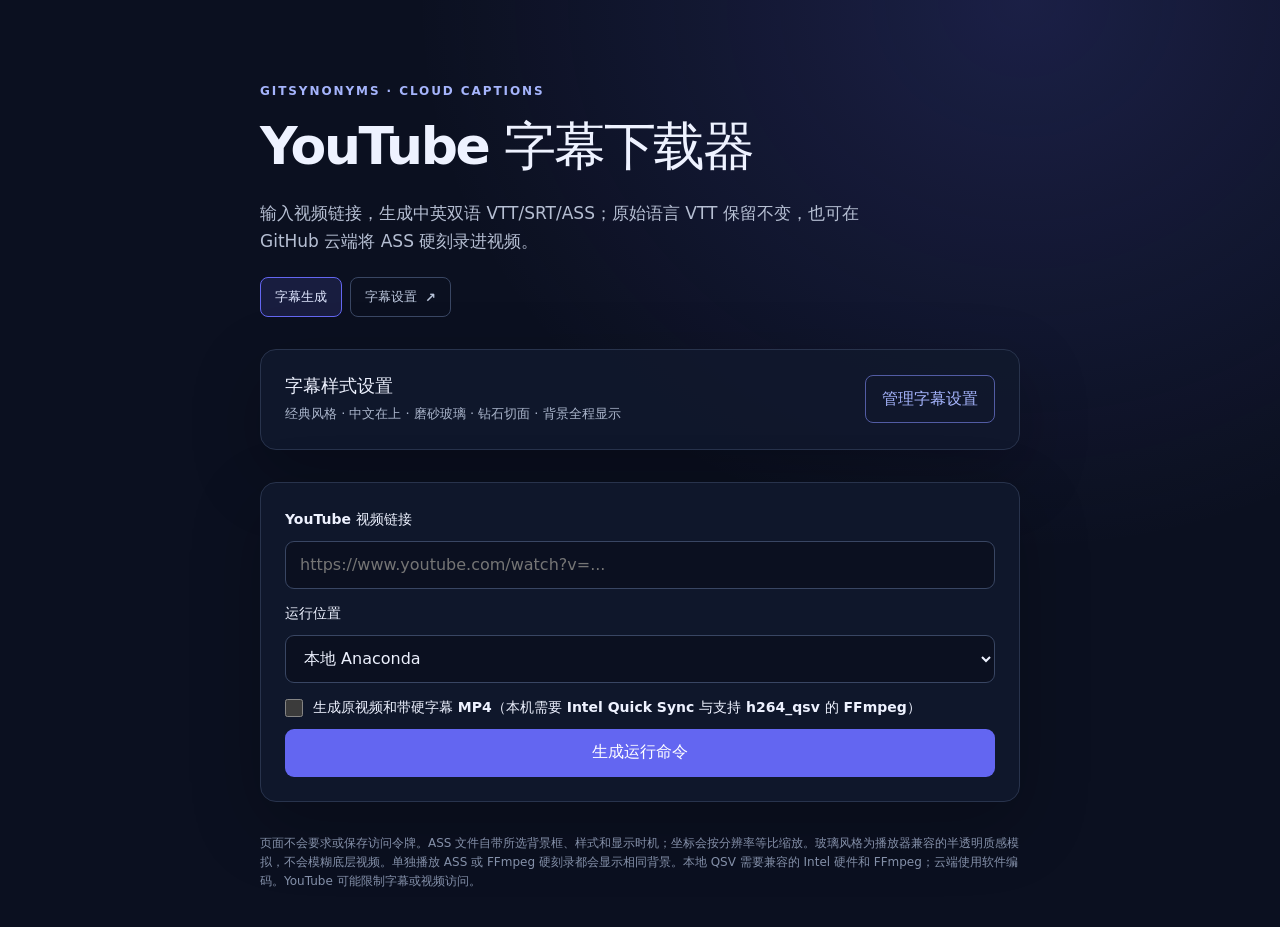
==== site/index.html @ 8ea49572 "Default subtitle runs to local Anaconda Co-authored-by: Copilot App <223556219+Copilot@users.noreply" ====
<!doctype html>
<html lang="zh-CN">
  <head>
    <meta charset="utf-8">
    <meta name="viewport" content="width=device-width, initial-scale=1">
    <meta name="theme-color" content="#0b1020">
    <title>YouTube 字幕下载器</title>
    <link rel="stylesheet" href="styles.css?v=caption-preview-v5">
  </head>
  <body>
    <main class="shell">
      <header>
        <p class="eyebrow">GITSYNONYMS · CLOUD CAPTIONS</p>
        <h1>YouTube 字幕下载器</h1>
        <p class="intro">输入视频链接，生成中英双语 VTT/SRT/ASS；原始语言 VTT 保留不变，也可在 GitHub 云端将 ASS 硬刻录进视频。</p>
        <nav class="page-nav" aria-label="主导航">
          <a class="active" href="./">字幕生成</a>
          <a href="settings.html">字幕设置 <span aria-hidden="true">↗</span></a>
        </nav>
      </header>

      <section class="settings-summary panel" aria-labelledby="settings-summary-title">
        <div>
          <h2 id="settings-summary-title">字幕样式设置</h2>
          <p id="caption-settings-summary" class="hint">从字幕设置页读取当前样式。</p>
        </div>
        <a class="secondary-button" href="settings.html">管理字幕设置</a>
      </section>

      <form id="download-form" class="panel">
        <label for="video-url">YouTube 视频链接</label>
        <input id="video-url" name="url" type="url" placeholder="https://www.youtube.com/watch?v=..." required>

        <label for="run-location">运行位置</label>
        <select id="run-location" name="run-location">
          <option value="runner">GitHub 云端 runner</option>
          <option value="local" selected>本地 Anaconda</option>
        </select>

        <label id="burn-in-label" class="check-row" for="burn-in">
          <input id="burn-in" name="burn-in" type="checkbox">
          <span>生成硬字幕 MP4（将下载视频并重新编码）</span>
        </label>

        <button id="submit-button" type="submit">生成运行命令</button>
      </form>

      <section id="status" class="status" aria-live="polite" hidden></section>
      <section id="run-instructions" class="instructions" hidden>
        <h2 id="instructions-title"></h2>
        <p id="instructions-copy" class="hint"></p>
        <pre id="run-command" class="command"></pre>
        <div class="actions">
          <button id="copy-command" type="button">复制命令</button>
          <a id="workflow-link" class="secondary-button" target="_blank" rel="noreferrer" hidden>打开 Actions</a>
        </div>
      </section>

      <footer>
        页面不会要求或保存访问令牌。ASS 文件自带所选背景框、样式和显示时机；坐标会按分辨率等比缩放。玻璃风格为播放器兼容的半透明质感模拟，不会模糊底层视频。单独播放 ASS 或 FFmpeg 硬刻录都会显示相同背景。本地 QSV 需要兼容的 Intel 硬件和 FFmpeg；云端使用软件编码。YouTube 可能限制字幕或视频访问。
      </footer>
    </main>
    <script src="caption-settings.js?v=caption-settings-single-source-v3"></script>
    <script src="app.js?v=local-anaconda-default-v1"></script>
  </body>
</html>
---- site/styles.css ----
:root {
  color-scheme: dark;
  font-family: Inter, ui-sans-serif, system-ui, -apple-system, BlinkMacSystemFont, "Segoe UI", sans-serif;
  background: #0b1020;
  color: #eef2ff;
  font-synthesis: none;
  text-rendering: optimizeLegibility;
}

* {
  box-sizing: border-box;
}

body {
  min-width: 320px;
  min-height: 100vh;
  margin: 0;
  background:
    radial-gradient(ellipse at 80% 0, rgb(99 102 241 / 18%), transparent 38rem),
    #0b1020;
}

.shell {
  width: min(100% - 32px, 760px);
  margin: 0 auto;
  padding: 72px 0 36px;
}

.eyebrow {
  color: #a5b4fc;
  font-size: 12px;
  font-weight: 750;
  letter-spacing: .16em;
}

h1 {
  margin: 14px 0;
  font-size: clamp(32px, 7vw, 52px);
  letter-spacing: -.045em;
}

.intro {
  max-width: 600px;
  color: #b6bfd3;
  font-size: 17px;
  line-height: 1.65;
}

.page-nav {
  display: flex;
  gap: 8px;
  margin-top: 22px;
}

.page-nav a {
  display: inline-flex;
  min-height: 40px;
  align-items: center;
  gap: 8px;
  padding: 0 14px;
  border: 1px solid #394663;
  border-radius: 8px;
  color: #bac5db;
  font-size: 13px;
  font-weight: 650;
  text-decoration: none;
}

.page-nav a:hover,
.page-nav a.active {
  border-color: #6366f1;
  background: rgb(99 102 241 / 15%);
  color: #e0e7ff;
}

.panel {
  display: grid;
  gap: 12px;
  margin-top: 32px;
  padding: 24px;
  border: 1px solid #28334c;
  border-radius: 16px;
  background: rgb(17 25 45 / 88%);
  box-shadow: 0 24px 70px rgb(0 0 0 / 24%);
}

.settings-summary {
  display: flex;
  align-items: center;
  justify-content: space-between;
  gap: 16px;
}

.settings-summary h2 {
  margin: 0;
  font-size: 18px;
}

.settings-summary .hint {
  margin: 6px 0 0;
}

label {
  margin-top: 4px;
  font-size: 14px;
  font-weight: 650;
}

input,
select {
  width: 100%;
  min-height: 48px;
  padding: 12px 14px;
  border: 1px solid #394663;
  border-radius: 9px;
  background: #0b1020;
  color: #eef2ff;
  font: inherit;
}

input:focus-visible,
button:focus-visible,
a:focus-visible,
summary:focus-visible {
  outline: 3px solid #818cf8;
  outline-offset: 2px;
}

input[type="color"] {
  padding: 5px;
}

.check-row {
  display: flex;
  align-items: center;
  gap: 10px;
}

.settings-shell {
  width: min(100% - 40px, 1320px);
  margin: 0 auto;
  padding: 42px 0 36px;
}

.settings-header {
  display: flex;
  align-items: flex-end;
  justify-content: space-between;
  gap: 24px;
  padding-bottom: 24px;
  border-bottom: 1px solid #28334c;
}

.settings-header h1 {
  margin-bottom: 8px;
}

.settings-header .intro {
  max-width: 720px;
  margin: 0;
  font-size: 15px;
}

.settings-layout {
  display: grid;
  grid-template-columns: 230px minmax(0, 1fr);
  align-items: start;
  gap: 28px;
  padding-top: 28px;
}

.settings-sidebar {
  position: sticky;
  top: 20px;
  display: grid;
  gap: 5px;
  padding: 14px 8px;
  border: 1px solid #28334c;
  border-radius: 12px;
  background: rgb(17 25 45 / 84%);
}

.sidebar-title {
  margin: 4px 12px 8px;
  color: #8490a9;
  font-size: 12px;
  font-weight: 750;
  letter-spacing: .12em;
  text-transform: uppercase;
}

.sidebar-link,
.sidebar-back {
  display: block;
  padding: 10px 12px;
  border-radius: 8px;
  color: #bac5db;
  font-size: 14px;
  text-decoration: none;
}

.sidebar-link:hover,
.sidebar-back:hover {
  background: #1b2740;
  color: #fff;
}

.sidebar-link.active {
  background: rgb(99 102 241 / 18%);
  color: #c7d2fe;
  font-weight: 700;
}

.sidebar-divider {
  height: 1px;
  margin: 8px 10px;
  background: #28334c;
}

.sidebar-back {
  color: #a5b4fc;
}

.settings-content {
  min-width: 0;
}

.settings-section {
  scroll-margin-top: 18px;
  margin-bottom: 18px;
  padding: 26px;
  border: 1px solid #28334c;
  border-radius: 14px;
  background: rgb(17 25 45 / 88%);
  box-shadow: 0 18px 50px rgb(0 0 0 / 12%);
}

.section-kicker {
  margin: 0 0 8px;
  color: #a5b4fc;
  font-size: 11px;
  font-weight: 750;
  letter-spacing: .14em;
}

.settings-section h2 {
  margin: 0 0 8px;
  font-size: 22px;
}

.settings-section h3 {
  margin: 0 0 5px;
  font-size: 15px;
}

.settings-section .hint {
  margin: 0 0 18px;
}

.setting-row {
  display: flex;
  align-items: center;
  justify-content: space-between;
  gap: 20px;
  padding: 16px 0;
  border-top: 1px solid #28334c;
}

.setting-row p {
  margin: 0;
  color: #aab5cb;
  font-size: 13px;
  line-height: 1.55;
}

.setting-value {
  flex: 0 0 auto;
  color: #d8deff;
  font-size: 14px;
}

.segmented-control {
  display: flex;
  flex: 0 0 auto;
  gap: 4px;
  padding: 4px;
  border: 1px solid #394663;
  border-radius: 9px;
  background: #0b1020;
}

.segmented-control label {
  display: block;
  margin: 0;
  cursor: pointer;
}

.segmented-control input,
.choice-card input {
  position: absolute;
  width: 1px;
  height: 1px;
  overflow: hidden;
  clip: rect(0, 0, 0, 0);
  white-space: nowrap;
  clip-path: inset(50%);
}

.segmented-control span {
  display: block;
  padding: 9px 12px;
  border-radius: 6px;
  color: #aab5cb;
  font-size: 12px;
}

.segmented-control input:checked + span {
  background: #29365a;
  color: #fff;
}

.choice-grid {
  display: grid;
  grid-template-columns: repeat(2, minmax(0, 1fr));
  gap: 12px;
}

.choice-card {
  position: relative;
  display: grid;
  align-content: start;
  gap: 10px;
  min-width: 0;
  margin: 0;
  padding: 16px;
  border: 1px solid #394663;
  border-radius: 10px;
  background: #0b1020;
  cursor: pointer;
}

.choice-card:has(input:checked) {
  border-color: #818cf8;
  box-shadow: 0 0 0 1px #818cf8;
}

.choice-card input:focus-visible + .choice-title,
.choice-card input:focus-visible + .background-swatch,
.palette-card input:focus-visible + .palette-title {
  outline: 3px solid #818cf8;
  outline-offset: 3px;
}

.choice-title {
  color: #eef2ff;
  font-size: 15px;
  font-weight: 700;
}

.choice-description {
  color: #aab5cb;
  font-size: 12px;
  font-weight: 400;
  line-height: 1.55;
}

.background-swatch {
  display: grid;
  min-height: 74px;
  place-items: center;
  border: 1px solid rgb(228 242 255 / 24%);
  border-radius: 8px;
  color: #f5f7fa;
  font-size: 13px;
  font-weight: 700;
  text-shadow: 0 1px 3px #000;
}

.palette-heading {
  margin: 20px 0 8px;
}

.settings-section .palette-intro,
.settings-section .palette-note {
  margin-bottom: 14px;
}

.palette-grid {
  grid-template-columns: repeat(4, minmax(0, 1fr));
}

.palette-card {
  gap: 9px;
  padding: 12px;
}

.palette-swatch {
  display: grid;
  min-height: 58px;
  place-items: center;
  border: 1px solid rgb(127 127 127 / 30%);
  border-radius: 7px;
  font-size: 16px;
  font-weight: 750;
}

.palette-swatch span {
  padding: 3px 8px;
  border-radius: 4px;
}

.palette-day {
  background: #f8f9fa;
  color: #2b2d42;
}

.palette-night {
  background: #1a1a1a;
  color: #d4d4d4;
}

.palette-paper {
  background: #f4ecd8;
  color: #1c2a38;
}

.palette-plaque {
  background: #493016;
  color: #ffe4a3;
}

.solid-box-preview {
  background: #708496;
}

.contrast-ratio {
  color: #aab5cb;
  font-size: 11px;
  font-variant-numeric: tabular-nums;
}

.blue-box-preview {
  background: #0f1647;
}

.form-grid {
  display: grid;
  grid-template-columns: 1fr minmax(140px, 1.2fr);
  align-items: center;
  gap: 12px 18px;
  margin-top: 20px;
}

.form-grid label {
  margin: 0;
}

.form-grid input {
  min-width: 0;
}

.form-grid input[type="color"] {
  width: 60px;
}

.form-grid input[type="range"] {
  min-height: 30px;
  padding: 0;
  accent-color: #818cf8;
}

.form-grid output {
  color: #a5b4fc;
  font-variant-numeric: tabular-nums;
}

.color-input-row {
  display: flex;
  align-items: center;
  gap: 10px;
}

.color-input-row input[type="text"] {
  max-width: 160px;
  font-family: ui-monospace, SFMono-Regular, Consolas, monospace;
  text-transform: uppercase;
}

.two-columns {
  grid-template-columns: repeat(2, minmax(0, 1fr));
}

.two-columns > div,
.four-columns > div {
  display: grid;
  gap: 8px;
  min-width: 0;
}

.four-columns {
  grid-template-columns: repeat(4, minmax(0, 1fr));
}

.video-preview {
  position: relative;
  display: block;
  min-height: 0;
  aspect-ratio: 16 / 9;
  overflow: hidden;
  border: 1px solid #394663;
  border-radius: 10px;
  background:
    radial-gradient(ellipse at 55% 40%, rgb(170 183 198 / 70%), transparent 18%),
    linear-gradient(155deg, transparent 0 37%, rgb(26 44 51 / 70%) 38% 48%, transparent 49%),
    linear-gradient(180deg, #64748b, #283a3d 65%, #111923);
}

.preview-caption-box {
  position: absolute;
  display: flex;
  left: var(--preview-left, 3.4%);
  top: var(--preview-top, 81.8%);
  width: var(--preview-width, 93%);
  height: var(--preview-height, 12.9%);
  min-height: 48px;
  flex-direction: column;
  align-items: center;
  justify-content: center;
  gap: 3px;
  min-height: 0;
  padding: 4px 10px;
  border: 1px solid rgb(228 242 255 / 24%);
  border-radius: 4px;
  background:
    linear-gradient(130deg, rgb(255 255 255 / 12%) 0 24%, transparent 24% 100%),
    linear-gradient(310deg, rgb(255 255 255 / 8%) 0 20%, transparent 20% 100%),
    color-mix(in srgb, var(--preview-color, #708496) calc(var(--preview-opacity, .68) * 100%), transparent);
  text-align: center;
}

.preview-caption-box.blue-preview {
  background: color-mix(in srgb, var(--preview-color, #0f1647) calc(var(--preview-opacity, .9) * 100%), transparent);
}

.preview-caption-box.solid-preview {
  background: color-mix(in srgb, var(--preview-color, #708496) calc(var(--preview-opacity, 1) * 100%), transparent);
}

.preview-caption-box.caption-only-preview {
  outline: 1px dashed rgb(255 255 255 / 45%);
  outline-offset: 4px;
}

.preview-caption-box b,
.preview-caption-box strong {
  max-width: 100%;
  overflow: hidden;
  text-overflow: ellipsis;
  white-space: nowrap;
}

.preview-caption-box b {
  color: var(--preview-english-color, #fff);
  font-family: var(--preview-english-font, Arial), sans-serif;
  font-size: var(--preview-english-size, 18px);
  font-weight: 500;
  text-shadow: 0 2px 3px rgb(0 0 0 / 85%), 0 0 1px rgb(0 0 0 / 90%);
}

.preview-caption-box strong {
  color: var(--preview-chinese-color, #ffc928);
  font-family: var(--preview-chinese-font, sans-serif);
  font-size: var(--preview-chinese-size, 22px);
  font-weight: 700;
  text-shadow: 0 2px 3px rgb(0 0 0 / 85%), 0 0 1px rgb(0 0 0 / 90%);
}

.preview-summary {
  margin: 12px 0 0;
  color: #aab5cb;
  font-size: 12px;
}

.settings-actions {
  display: flex;
  align-items: center;
  flex-wrap: wrap;
  gap: 12px;
  padding: 4px 0;
}

.save-status {
  color: #a7f3d0;
  font-size: 13px;
}

.settings-shell > footer {
  margin-top: 24px;
  padding-left: 258px;
}

.check-row input {
  width: 18px;
  min-height: 18px;
  margin: 0;
  accent-color: #7779ff;
}

.preset-picker,
.box-position {
  display: grid;
  gap: 10px;
  margin: 8px 0 0;
  padding: 14px;
  border: 1px solid #394663;
  border-radius: 10px;
}

.preset-picker legend,
.box-position legend {
  padding: 0 6px;
  color: #c7d2fe;
  font-size: 14px;
  font-weight: 700;
}

.preset-card {
  display: grid;
  grid-template-columns: 20px minmax(0, 1fr);
  align-items: center;
  gap: 8px 10px;
  padding: 10px;
  border: 1px solid #394663;
  border-radius: 8px;
  background: #0b1020;
  cursor: pointer;
}

.preset-card:has(input:checked) {
  border-color: #818cf8;
  box-shadow: 0 0 0 1px #818cf8;
}

.preset-card input {
  grid-row: span 2;
  width: 18px;
  min-height: 18px;
  margin: 0;
  accent-color: #7779ff;
}

.preset-preview {
  display: flex;
  min-height: 58px;
  flex-direction: column;
  justify-content: center;
  gap: 2px;
  padding: 6px 10px;
  overflow: hidden;
  border-radius: 4px;
  background: rgb(0 0 0 / 65%);
  text-align: center;
  white-space: nowrap;
}

.preset-preview b {
  color: #ffc928;
  font-size: 14px;
}

.preset-preview small {
  color: #fff;
  font-size: 10px;
}

.cinema-preview {
  font-family: Georgia, "Times New Roman", serif;
}

.cinema-preview b,
.cinema-preview small {
  color: #fff0d0;
}

.box-preview {
  display: grid;
  min-height: 54px;
  place-items: center;
  border: 1px solid rgb(228 242 255 / 24%);
  border-radius: 8px;
  color: #f5f7fa;
  font-size: 13px;
  font-weight: 700;
  text-shadow: 0 1px 3px #000;
}

.glass-box-preview {
  background:
    linear-gradient(130deg, rgb(255 255 255 / 18%) 0 24%, transparent 24% 100%),
    linear-gradient(310deg, rgb(255 255 255 / 10%) 0 20%, transparent 20% 100%),
    rgb(112 132 150 / 68%);
}

.blue-box-preview {
  background: rgb(15 22 71 / 90%);
}

.contrast-warning {
  color: #ffc8ce;
}

.box-position {
  grid-template-columns: repeat(4, minmax(0, 1fr));
}

.box-position legend {
  grid-column: 1 / -1;
}

.box-position label {
  font-size: 12px;
}

.box-position input {
  min-width: 0;
  min-height: 42px;
  padding: 8px;
}

.hint {
  margin: -4px 0 8px;
  color: #aab5cb;
  font-size: 13px;
  line-height: 1.6;
}

code {
  color: #d8deff;
}

a {
  color: #a5b4fc;
}

button {
  min-height: 48px;
  padding: 0 18px;
  border: 0;
  border-radius: 9px;
  background: #6366f1;
  color: white;
  font: inherit;
  font-weight: 700;
  cursor: pointer;
}

button:hover {
  background: #7779ff;
}

button:disabled {
  cursor: wait;
  opacity: .65;
}

.status,
.instructions {
  margin-top: 20px;
}

.status {
  padding: 14px 16px;
  border: 1px solid #394663;
  border-radius: 10px;
  background: #11192d;
  color: #dce4f8;
  line-height: 1.55;
  overflow-wrap: anywhere;
}

.status.error {
  border-color: #9f4857;
  color: #ffc8ce;
}

.instructions {
  padding: 20px;
  border: 1px solid #28334c;
  border-radius: 12px;
  background: #11192d;
}

.instructions h2 {
  margin: 0 0 10px;
  font-size: 19px;
}

.command {
  margin: 14px 0;
  padding: 14px;
  border: 1px solid #28334c;
  border-radius: 9px;
  background: #090d18;
  color: #d9e0f2;
  font: 12px/1.6 ui-monospace, SFMono-Regular, Consolas, monospace;
  white-space: pre-wrap;
  overflow-wrap: anywhere;
}

.actions {
  display: flex;
  align-items: center;
  gap: 12px;
}

.secondary-button {
  display: inline-flex;
  min-height: 48px;
  align-items: center;
  padding: 0 16px;
  border: 1px solid #525ca4;
  border-radius: 8px;
  text-decoration: none;
}

footer {
  margin-top: 32px;
  color: #8490a9;
  font-size: 12px;
  line-height: 1.6;
}

@media (max-width: 520px) {
  .shell {
    padding-top: 42px;
  }

  .panel {
    padding: 18px;
  }

  .settings-summary {
    align-items: flex-start;
    flex-direction: column;
  }

  .file-head {
    align-items: flex-start;
    flex-direction: column;
  }

  .box-position {
    grid-template-columns: repeat(2, minmax(0, 1fr));
  }

  .settings-shell {
    width: min(100% - 24px, 1320px);
    padding-top: 28px;
  }

  .settings-header {
    align-items: flex-start;
    flex-direction: column;
    gap: 10px;
  }

  .settings-layout {
    grid-template-columns: 1fr;
    gap: 16px;
    padding-top: 16px;
  }

  .settings-sidebar {
    position: static;
    grid-template-columns: repeat(2, minmax(0, 1fr));
  }

  .sidebar-title,
  .sidebar-divider,
  .sidebar-back {
    grid-column: 1 / -1;
  }

  .settings-section {
    padding: 18px;
  }

  .choice-grid,
  .two-columns {
    grid-template-columns: 1fr;
  }

  .palette-grid {
    grid-template-columns: repeat(2, minmax(0, 1fr));
  }

  .four-columns {
    grid-template-columns: repeat(2, minmax(0, 1fr));
  }

  .setting-row {
    align-items: flex-start;
    flex-direction: column;
  }

  .segmented-control {
    width: 100%;
  }

  .segmented-control label {
    flex: 1;
  }

  .segmented-control span {
    text-align: center;
  }

  .settings-shell > footer {
    padding-left: 0;
  }
}

@media (min-width: 521px) and (max-width: 900px) {
  .palette-grid {
    grid-template-columns: repeat(2, minmax(0, 1fr));
  }
}
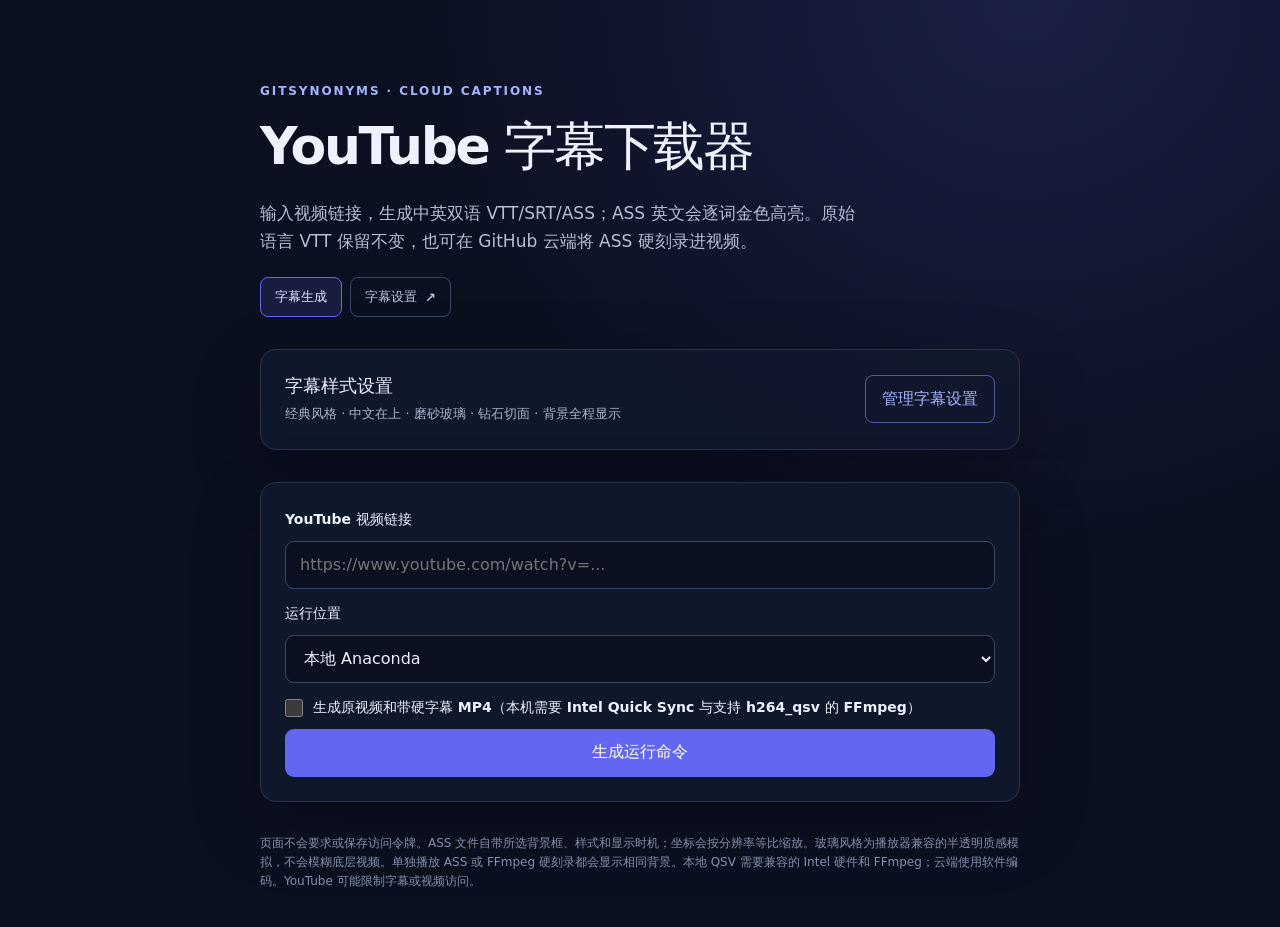
==== commit 85df97fe: "Highlight ASS English words sequentially Co-authored-by: Copilot <223556219+Copilot@users.noreply.gi" ====
--- a/site/index.html
+++ b/site/index.html
@@ -12,7 +12,7 @@
       <header>
         <p class="eyebrow">GITSYNONYMS · CLOUD CAPTIONS</p>
         <h1>YouTube 字幕下载器</h1>
-        <p class="intro">输入视频链接，生成中英双语 VTT/SRT/ASS；原始语言 VTT 保留不变，也可在 GitHub 云端将 ASS 硬刻录进视频。</p>
+        <p class="intro">输入视频链接，生成中英双语 VTT/SRT/ASS；ASS 英文会逐词金色高亮。原始语言 VTT 保留不变，也可在 GitHub 云端将 ASS 硬刻录进视频。</p>
         <nav class="page-nav" aria-label="主导航">
           <a class="active" href="./">字幕生成</a>
           <a href="settings.html">字幕设置 <span aria-hidden="true">↗</span></a>
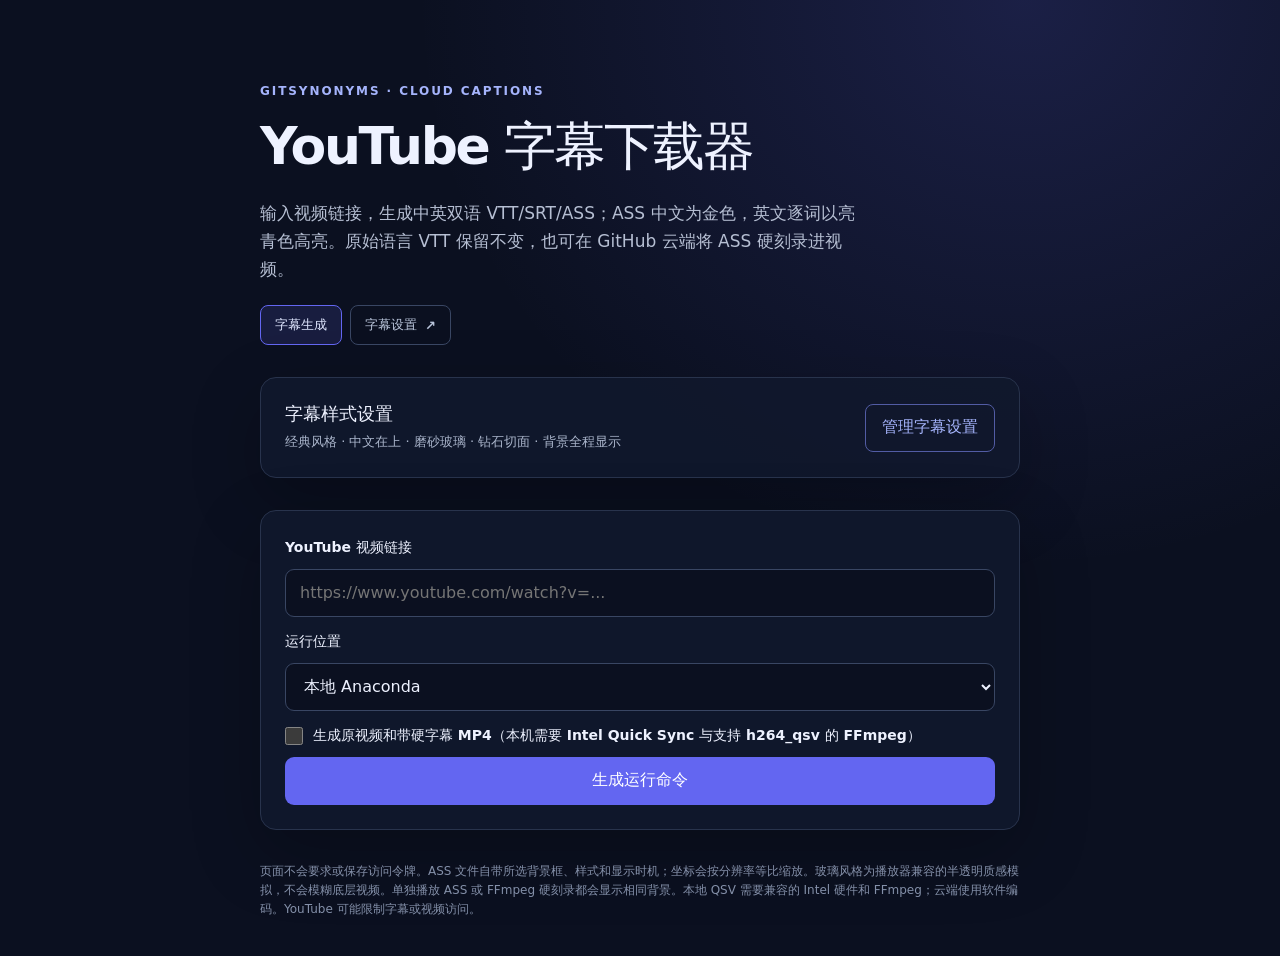
==== commit ef74c1e2: "Use cyan for English karaoke highlights Co-authored-by: Copilot <223556219+Copilot@users.noreply.git" ====
--- a/site/index.html
+++ b/site/index.html
@@ -5,14 +5,14 @@
     <meta name="viewport" content="width=device-width, initial-scale=1">
     <meta name="theme-color" content="#0b1020">
     <title>YouTube 字幕下载器</title>
-    <link rel="stylesheet" href="styles.css?v=caption-preview-v5">
+    <link rel="stylesheet" href="styles.css?v=caption-preview-v6">
   </head>
   <body>
     <main class="shell">
       <header>
         <p class="eyebrow">GITSYNONYMS · CLOUD CAPTIONS</p>
         <h1>YouTube 字幕下载器</h1>
-        <p class="intro">输入视频链接，生成中英双语 VTT/SRT/ASS；ASS 英文会逐词金色高亮。原始语言 VTT 保留不变，也可在 GitHub 云端将 ASS 硬刻录进视频。</p>
+        <p class="intro">输入视频链接，生成中英双语 VTT/SRT/ASS；ASS 中文为金色，英文逐词以亮青色高亮。原始语言 VTT 保留不变，也可在 GitHub 云端将 ASS 硬刻录进视频。</p>
         <nav class="page-nav" aria-label="主导航">
           <a class="active" href="./">字幕生成</a>
           <a href="settings.html">字幕设置 <span aria-hidden="true">↗</span></a>
--- a/site/styles.css
+++ b/site/styles.css
@@ -567,6 +567,10 @@
   text-shadow: 0 2px 3px rgb(0 0 0 / 85%), 0 0 1px rgb(0 0 0 / 90%);
 }
 
+.preview-highlight {
+  color: #00d7ff;
+}
+
 .preview-caption-box strong {
   color: var(--preview-chinese-color, #ffc928);
   font-family: var(--preview-chinese-font, sans-serif);
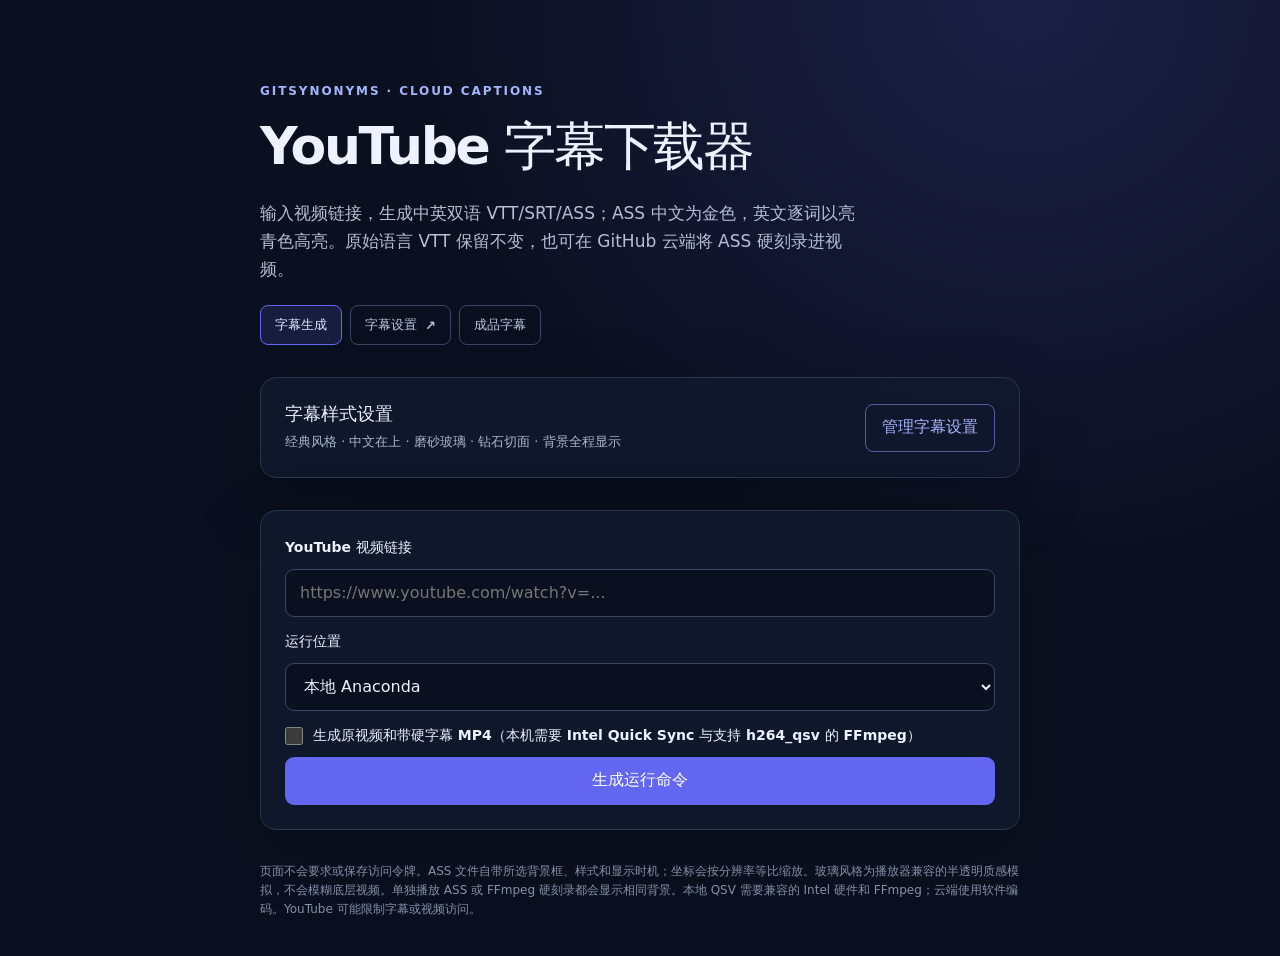
==== commit e7f9a900: "Align drifting translated cues, drop rolling repeats, and publish the IQKChHxD9e8 caption package" ====
--- a/site/index.html
+++ b/site/index.html
@@ -16,6 +16,7 @@
         <nav class="page-nav" aria-label="主导航">
           <a class="active" href="./">字幕生成</a>
           <a href="settings.html">字幕设置 <span aria-hidden="true">↗</span></a>
+          <a href="watch.html">成品字幕</a>
         </nav>
       </header>
 
--- a/site/styles.css
+++ b/site/styles.css
@@ -546,11 +546,6 @@
   background: color-mix(in srgb, var(--preview-color, #708496) calc(var(--preview-opacity, 1) * 100%), transparent);
 }
 
-.preview-caption-box.caption-only-preview {
-  outline: 1px dashed rgb(255 255 255 / 45%);
-  outline-offset: 4px;
-}
-
 .preview-caption-box b,
 .preview-caption-box strong {
   max-width: 100%;
@@ -929,3 +924,38 @@
     grid-template-columns: repeat(2, minmax(0, 1fr));
   }
 }
+
+.video-frame {
+  position: relative;
+  aspect-ratio: 16 / 9;
+  width: 100%;
+  border-radius: 14px;
+  overflow: hidden;
+  background: #000;
+}
+
+.video-frame iframe {
+  position: absolute;
+  inset: 0;
+  width: 100%;
+  height: 100%;
+  border: 0;
+}
+
+.media-list {
+  list-style: none;
+  margin: 0;
+  padding: 0;
+  display: grid;
+  gap: 14px;
+}
+
+.media-list li {
+  display: grid;
+  gap: 4px;
+}
+
+.media-list a {
+  font-weight: 600;
+  color: #ffc928;
+}
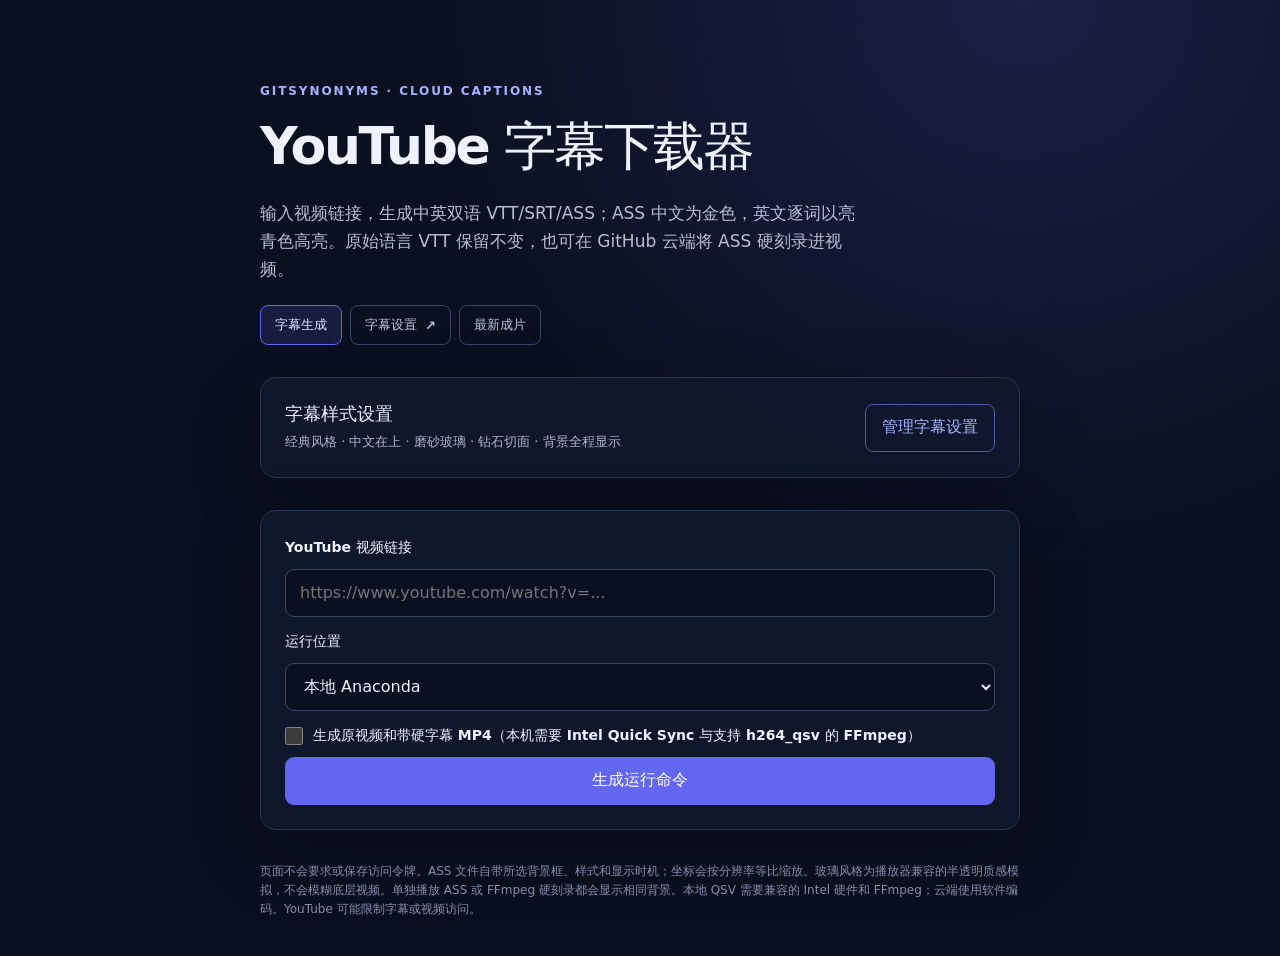
==== commit bcc225db: "Add bilingual ASS for the Oct 21 roundtable and a burned-video page Snap inline WebVTT word timestam" ====
--- a/site/index.html
+++ b/site/index.html
@@ -5,7 +5,7 @@
     <meta name="viewport" content="width=device-width, initial-scale=1">
     <meta name="theme-color" content="#0b1020">
     <title>YouTube 字幕下载器</title>
-    <link rel="stylesheet" href="styles.css?v=caption-preview-v6">
+    <link rel="stylesheet" href="styles.css?v=latest-video-v1">
   </head>
   <body>
     <main class="shell">
@@ -16,7 +16,7 @@
         <nav class="page-nav" aria-label="主导航">
           <a class="active" href="./">字幕生成</a>
           <a href="settings.html">字幕设置 <span aria-hidden="true">↗</span></a>
-          <a href="watch.html">成品字幕</a>
+          <a href="latest.html">最新成片</a>
         </nav>
       </header>
 
--- a/site/styles.css
+++ b/site/styles.css
@@ -925,37 +925,105 @@
   }
 }
 
+.video-panel h2,
+.video-panel h2 + .hint {
+  margin: 0;
+}
+
+.video-panel h2 {
+  font-size: 20px;
+  line-height: 1.35;
+}
+
 .video-frame {
-  position: relative;
+  overflow: hidden;
+  border: 1px solid #28334c;
+  border-radius: 12px;
+  background: #05070f;
+}
+
+.video-frame video {
+  display: block;
+  width: 100%;
   aspect-ratio: 16 / 9;
-  width: 100%;
-  border-radius: 14px;
-  overflow: hidden;
-  background: #000;
-}
-
-.video-frame iframe {
-  position: absolute;
-  inset: 0;
-  width: 100%;
-  height: 100%;
-  border: 0;
-}
-
-.media-list {
-  list-style: none;
+  background: #05070f;
+}
+
+.meta-grid {
+  display: grid;
+  grid-template-columns: repeat(2, minmax(0, 1fr));
+  gap: 12px 24px;
+  margin: 4px 0 0;
+}
+
+.meta-grid div {
+  padding: 12px 14px;
+  border: 1px solid #28334c;
+  border-radius: 10px;
+  background: #0d1424;
+}
+
+.meta-grid dt {
+  color: #93a0b8;
+  font-size: 12px;
+  letter-spacing: .04em;
+}
+
+.meta-grid dd {
+  margin: 6px 0 0;
+  color: #e8edf9;
+  font-size: 14px;
+  font-weight: 650;
+  overflow-wrap: anywhere;
+}
+
+.download-list,
+.notes {
+  display: grid;
+  gap: 10px;
   margin: 0;
   padding: 0;
-  display: grid;
+  list-style: none;
+}
+
+.download-list li {
+  display: grid;
+  grid-template-columns: minmax(150px, max-content) minmax(0, 1fr);
+  align-items: center;
   gap: 14px;
-}
-
-.media-list li {
-  display: grid;
-  gap: 4px;
-}
-
-.media-list a {
-  font-weight: 600;
-  color: #ffc928;
-}
+  padding: 12px 14px;
+  border: 1px solid #28334c;
+  border-radius: 10px;
+  background: #0d1424;
+}
+
+.download-list .secondary-button {
+  justify-content: center;
+  min-height: 42px;
+  white-space: nowrap;
+}
+
+.download-list span {
+  color: #aab5cb;
+  font-size: 13px;
+  line-height: 1.55;
+}
+
+.notes li {
+  padding: 12px 14px;
+  border: 1px solid #28334c;
+  border-left: 3px solid #6366f1;
+  border-radius: 10px;
+  background: #0d1424;
+  color: #c5cee2;
+  font-size: 13px;
+  line-height: 1.7;
+}
+
+@media (max-width: 520px) {
+  .meta-grid,
+  .download-list li {
+    grid-template-columns: 1fr;
+  }
+}
+
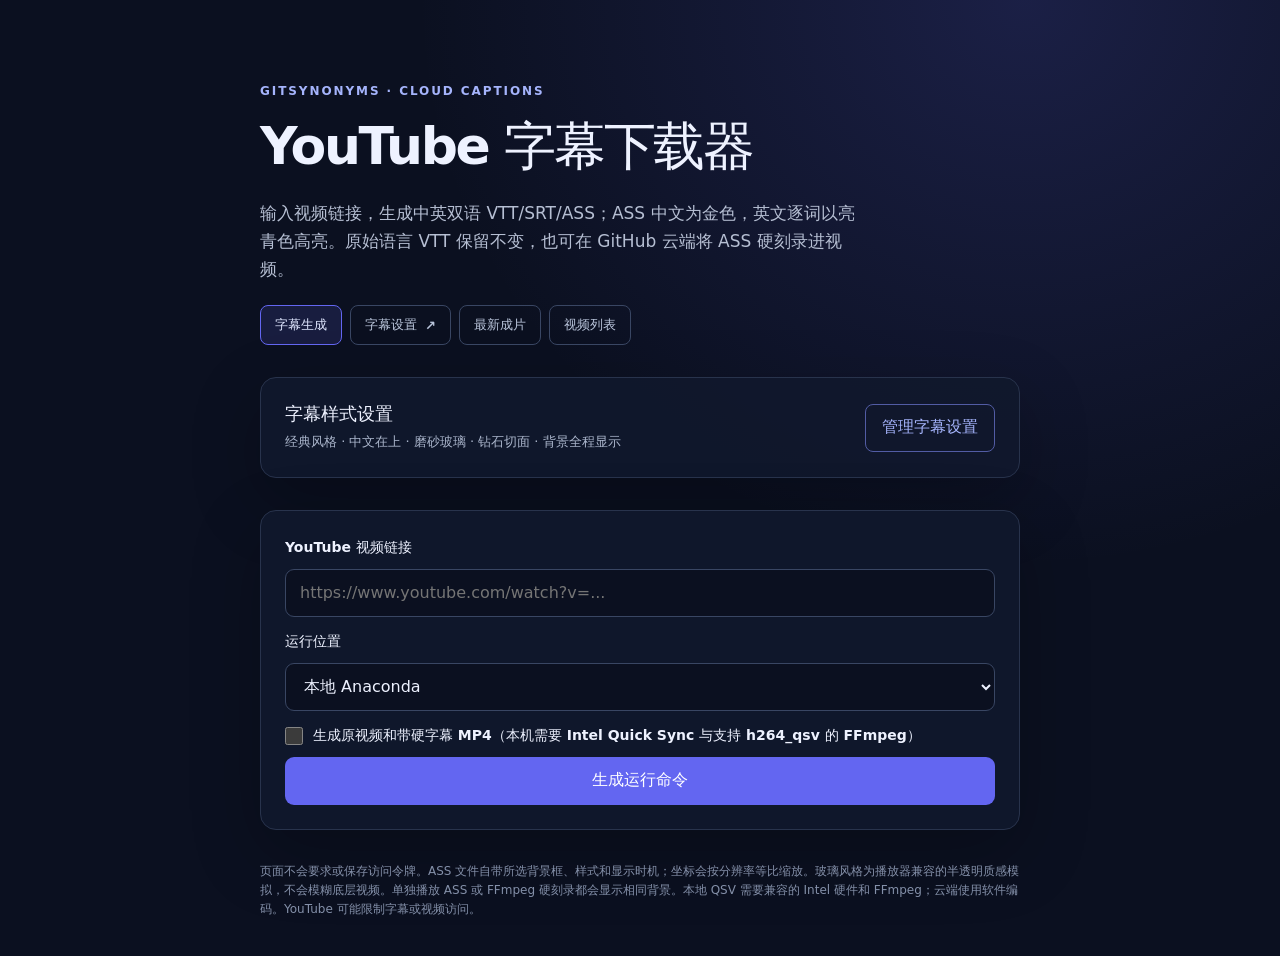
==== commit aa0cd018: "Add the video archive pages, multi-source monitor and proxy index skill" ====
--- a/site/index.html
+++ b/site/index.html
@@ -17,6 +17,7 @@
           <a class="active" href="./">字幕生成</a>
           <a href="settings.html">字幕设置 <span aria-hidden="true">↗</span></a>
           <a href="latest.html">最新成片</a>
+          <a href="videos.html">视频列表</a>
         </nav>
       </header>
 
--- a/site/styles.css
+++ b/site/styles.css
@@ -1027,3 +1027,16 @@
   }
 }
 
+
+.badge {
+  display: inline-block;
+  margin-left: 8px;
+  padding: 2px 8px;
+  border-radius: 999px;
+  background: #ffc928;
+  color: #141414;
+  font-size: 11px;
+  font-weight: 700;
+  letter-spacing: 0.04em;
+  vertical-align: middle;
+}
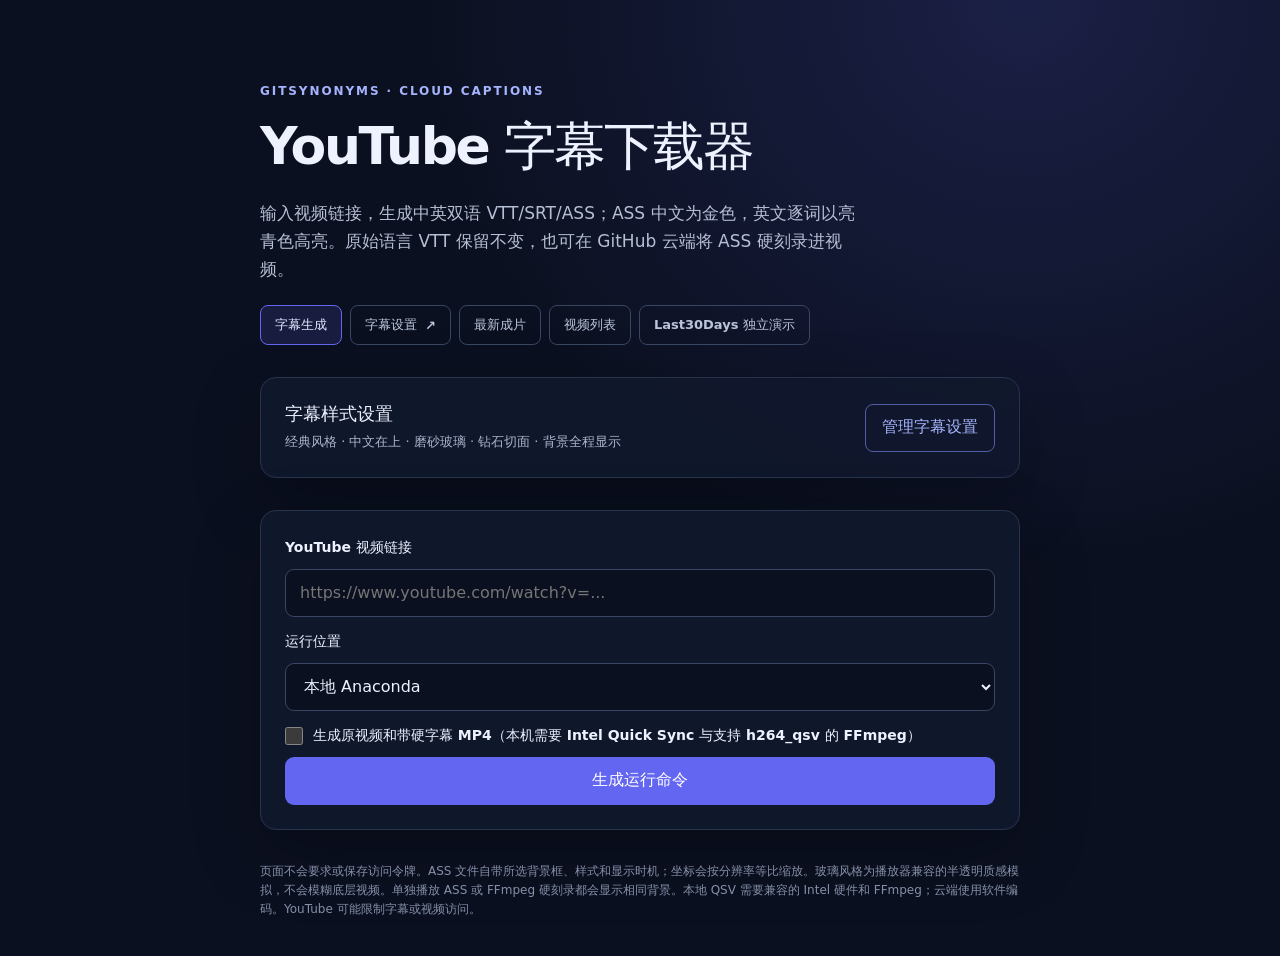
==== commit 48d81b34: "Add standalone Last30Days skill demo page Create a dedicated topic-to-command demo for using the ups" ====
--- a/site/index.html
+++ b/site/index.html
@@ -18,6 +18,7 @@
           <a href="settings.html">字幕设置 <span aria-hidden="true">↗</span></a>
           <a href="latest.html">最新成片</a>
           <a href="videos.html">视频列表</a>
+          <a href="last30days/">Last30Days 独立演示</a>
         </nav>
       </header>
 
--- a/site/styles.css
+++ b/site/styles.css
@@ -48,6 +48,7 @@
 
 .page-nav {
   display: flex;
+  flex-wrap: wrap;
   gap: 8px;
   margin-top: 22px;
 }
